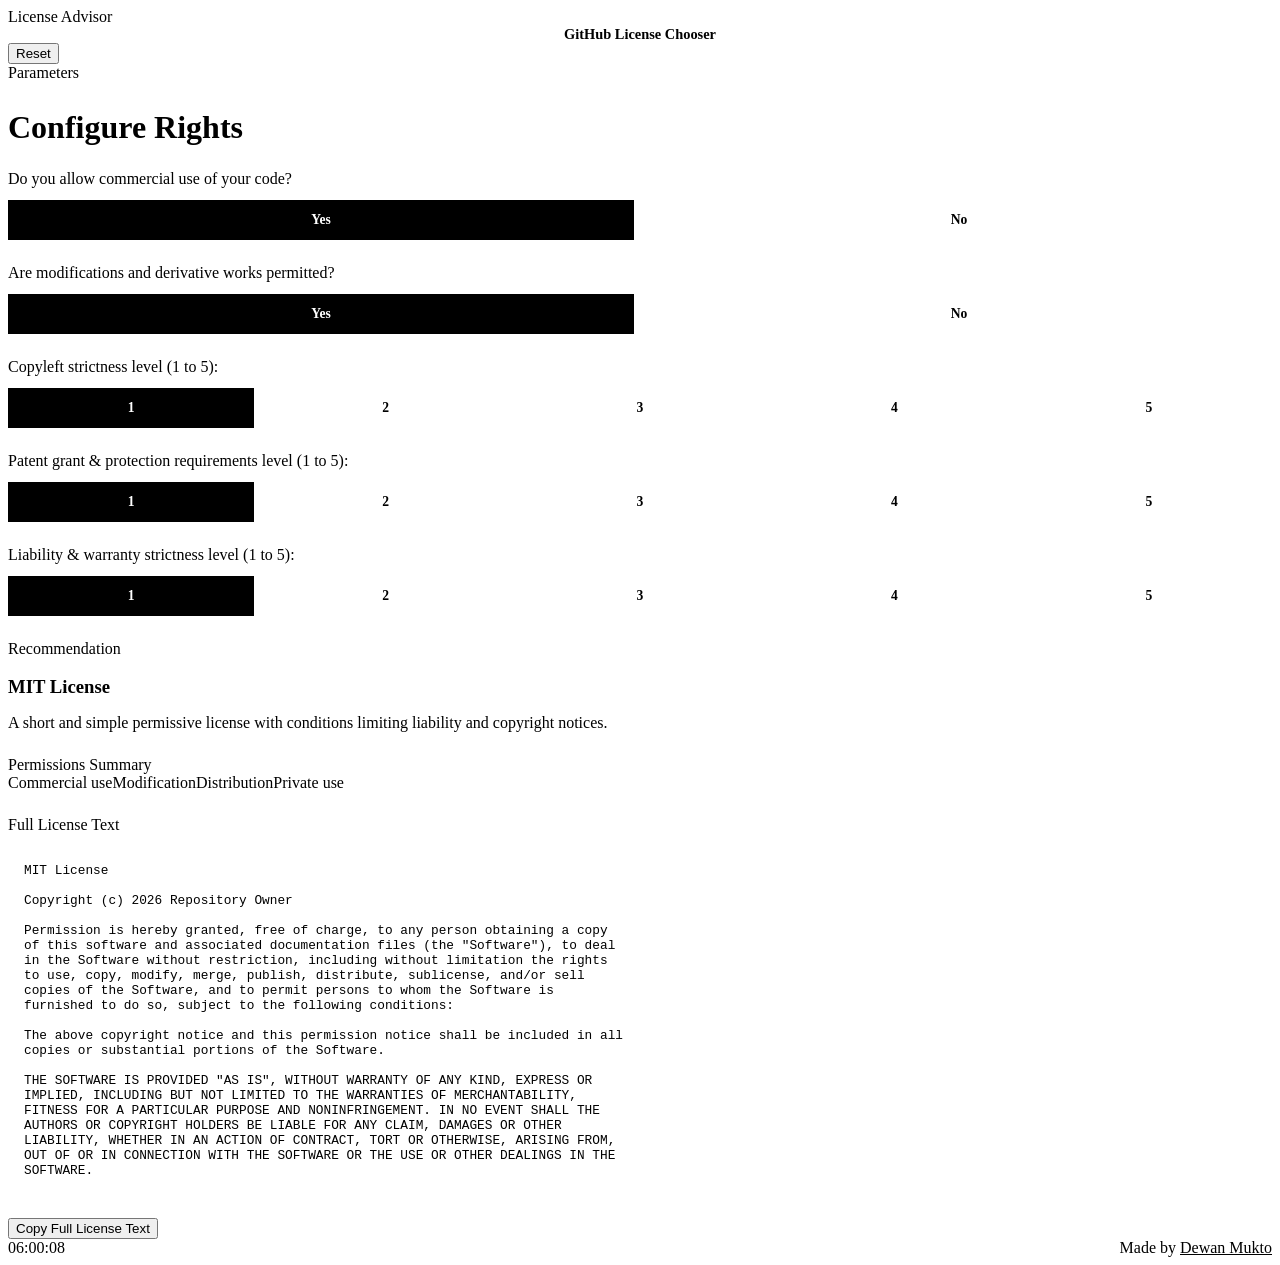
==== license-chooser/index.html @ aba271db "easy and quick way to choose GH repo licences" ====
<!DOCTYPE html>
<html lang="en">
<head>
    <meta charset="UTF-8">
    <meta name="viewport" content="width=device-width, initial-scale=1.0">
    <title>GitHub License Chooser</title>
    <link rel="stylesheet" href="samx-theme.css">
    <style>
        .question-card {
            margin-bottom: 1.5rem;
        }
        .scale-options {
            display: grid;
            grid-template-columns: repeat(5, 1fr);
            gap: 0.5rem;
            margin-top: 0.75rem;
        }
        .scale-btn {
            padding: 0.75rem 0.5rem;
            border: 1px solid var(--sx-line-strong);
            background: #fff;
            border-radius: var(--sx-radius-sm);
            text-align: center;
            cursor: pointer;
            font-weight: 600;
            font-size: 0.85rem;
            transition: all var(--sx-duration) var(--sx-ease);
        }
        .scale-btn.active {
            background: #000;
            color: #fff;
            border-color: #000;
        }
        .yes-no-group {
            display: grid;
            grid-template-columns: repeat(2, 1fr);
            gap: 0.75rem;
            margin-top: 0.75rem;
        }
        .yes-no-btn {
            padding: 0.75rem;
            border: 1px solid var(--sx-line-strong);
            background: #fff;
            border-radius: var(--sx-radius-sm);
            text-align: center;
            cursor: pointer;
            font-weight: 600;
            font-size: 0.85rem;
            transition: all var(--sx-duration) var(--sx-ease);
        }
        .yes-no-btn.active {
            background: #000;
            color: #fff;
            border-color: #000;
        }
        pre {
            background: var(--sx-soft);
            padding: 1rem;
            border-radius: var(--sx-radius-sm);
            overflow-x: auto;
            font-size: 0.8rem;
            max-height: 320px;
            white-space: pre-wrap;
            word-break: break-word;
        }
        @media (max-width: 520px) {
            .nav-title { display: none; }
        }
    </style>
</head>
<body class="samx-theme">

    <nav class="sx-nav">
        <div class="sx-cluster">
            <span class="sx-pill sx-mono">License Advisor</span>
        </div>
        <div style="font-weight: 700; font-family: var(--sx-font-display); font-size: 0.9rem; text-align: center;" class="nav-title">
            GitHub License Chooser
        </div>
        <div class="sx-cluster">
            <button class="sx-btn sx-btn--secondary" id="reset-btn">Reset</button>
        </div>
    </nav>

    <main class="sx-container sx-section">
        <div class="sx-grid sx-grid--2" style="align-items: start;">
            <!-- Questionnaire Panel -->
            <div class="sx-panel">
                <div class="sx-eyebrow" style="margin-bottom: 1rem;">Parameters</div>
                <h2 class="sx-heading--section" style="font-size: 2rem; margin-bottom: 1.5rem;">Configure Rights</h2>

                <!-- Q1 -->
                <div class="question-card" data-q="commercial">
                    <label class="sx-label">Do you allow commercial use of your code?</label>
                    <div class="yes-no-group">
                        <div class="yes-no-btn" data-val="yes">Yes</div>
                        <div class="yes-no-btn" data-val="no">No</div>
                    </div>
                </div>

                <!-- Q2 -->
                <div class="question-card" data-q="modifications">
                    <label class="sx-label">Are modifications and derivative works permitted?</label>
                    <div class="yes-no-group">
                        <div class="yes-no-btn" data-val="yes">Yes</div>
                        <div class="yes-no-btn" data-val="no">No</div>
                    </div>
                </div>

                <!-- Q3 -->
                <div class="question-card" data-q="copyleft">
                    <label class="sx-label">Copyleft strictness level (1 to 5):</label>
                    <div class="scale-options" data-scale="copyleft">
                        <div class="scale-btn" data-val="1">1</div>
                        <div class="scale-btn" data-val="2">2</div>
                        <div class="scale-btn" data-val="3">3</div>
                        <div class="scale-btn" data-val="4">4</div>
                        <div class="scale-btn" data-val="5">5</div>
                    </div>
                </div>

                <!-- Q4 -->
                <div class="question-card" data-q="patent">
                    <label class="sx-label">Patent grant & protection requirements level (1 to 5):</label>
                    <div class="scale-options" data-scale="patent">
                        <div class="scale-btn" data-val="1">1</div>
                        <div class="scale-btn" data-val="2">2</div>
                        <div class="scale-btn" data-val="3">3</div>
                        <div class="scale-btn" data-val="4">4</div>
                        <div class="scale-btn" data-val="5">5</div>
                    </div>
                </div>

                <!-- Q5 -->
                <div class="question-card" data-q="liability">
                    <label class="sx-label">Liability & warranty strictness level (1 to 5):</label>
                    <div class="scale-options" data-scale="liability">
                        <div class="scale-btn" data-val="1">1</div>
                        <div class="scale-btn" data-val="2">2</div>
                        <div class="scale-btn" data-val="3">3</div>
                        <div class="scale-btn" data-val="4">4</div>
                        <div class="scale-btn" data-val="5">5</div>
                    </div>
                </div>
            </div>

            <!-- Result Panel -->
            <div class="sx-panel sx-card--soft">
                <div class="sx-eyebrow" style="margin-bottom: 1rem;">Recommendation</div>
                <div id="result-container">
                    <h3 id="license-title" style="margin-bottom: 0.5rem;">MIT License</h3>
                    <p id="license-desc" class="sx-muted" style="margin-bottom: 1.5rem;"></p>
                    
                    <div class="sx-field" style="margin-bottom: 1.5rem;">
                        <label class="sx-label">Permissions Summary</label>
                        <div id="license-permissions" class="sx-cluster"></div>
                    </div>

                    <div class="sx-field">
                        <label class="sx-label">Full License Text</label>
                        <pre><code id="license-code"></code></pre>
                    </div>

                    <div class="sx-cluster" style="margin-top: 1.5rem;">
                        <button class="sx-btn sx-btn--primary" id="copy-license-btn">Copy Full License Text</button>
                    </div>
                </div>
            </div>
        </div>
    </main>

    <footer class="sx-footer">
        <div class="sx-container" style="display: flex; justify-content: space-between; align-items: center;">
            <span class="sx-mono" id="time-display">00:00:00</span>
            <span class="sx-mono">Made by <a href="https://dewanmukto.github.io/" target="_blank" rel="noopener" style="text-decoration: underline; color: var(--sx-fg);">Dewan Mukto</a></span>
        </div>
    </footer>

    <script>
        const state = {
            commercial: 'yes',
            modifications: 'yes',
            copyleft: '1',
            patent: '1',
            liability: '1'
        };

        const licenses = {
            mit: {
                title: "MIT License",
                desc: "A short and simple permissive license with conditions limiting liability and copyright notices.",
                perms: ["Commercial use", "Modification", "Distribution", "Private use"],
                code: `MIT License

Copyright (c) 2026 Repository Owner

Permission is hereby granted, free of charge, to any person obtaining a copy
of this software and associated documentation files (the "Software"), to deal
in the Software without restriction, including without limitation the rights
to use, copy, modify, merge, publish, distribute, sublicense, and/or sell
copies of the Software, and to permit persons to whom the Software is
furnished to do so, subject to the following conditions:

The above copyright notice and this permission notice shall be included in all
copies or substantial portions of the Software.

THE SOFTWARE IS PROVIDED "AS IS", WITHOUT WARRANTY OF ANY KIND, EXPRESS OR
IMPLIED, INCLUDING BUT NOT LIMITED TO THE WARRANTIES OF MERCHANTABILITY,
FITNESS FOR A PARTICULAR PURPOSE AND NONINFRINGEMENT. IN NO EVENT SHALL THE
AUTHORS OR COPYRIGHT HOLDERS BE LIABLE FOR ANY CLAIM, DAMAGES OR OTHER
LIABILITY, WHETHER IN AN ACTION OF CONTRACT, TORT OR OTHERWISE, ARISING FROM,
OUT OF OR IN CONNECTION WITH THE SOFTWARE OR THE USE OR OTHER DEALINGS IN THE
SOFTWARE.`
            },
            apache: {
                title: "Apache License 2.0",
                desc: "A permissive license whose conditions require preservation of copyright and license notices. Contributors provide an express grant of patent rights.",
                perms: ["Commercial use", "Modification", "Distribution", "Patent use", "Trademark use"],
                code: `Apache License
Version 2.0, January 2004
http://www.apache.org/licenses/

TERMS AND CONDITIONS FOR USE, REPRODUCTION, AND DISTRIBUTION

1. Definitions.
"License" shall mean the terms and conditions for use, reproduction, and distribution as defined by Sections 1 through 9 of this document.
"Licensor" shall mean the copyright owner or entity authorized by the copyright owner that is granting the License.
"Legal Entity" shall mean the union of the acting entity and all other entities that control, are controlled by, or are under common control with that entity.
"You" (or "Your") shall mean an individual or Legal Entity exercising permissions granted by this License.

2. Grant of Copyright License. Subject to the terms and conditions of this License, each Contributor hereby grants to You a perpetual, worldwide, non-exclusive, no-charge, royalty-free, irrevocable copyright license to reproduce, prepare Derivative Works of, publicly display, publicly perform, sublicense, and distribute the Work and such Derivative Works in Source or Object form.

3. Grant of Patent License. Subject to the terms and conditions of this License, each Contributor hereby grants to You a perpetual, worldwide, non-exclusive, no-charge, royalty-free, irrevocable (except as stated in this section) patent license to make, have made, use, offer to sell, sell, import, and otherwise transfer the Work.`
            },
            gpl3: {
                title: "GNU General Public License v3.0",
                desc: "Permissions of this strong copyleft license are conditioned on making available complete source code of licensed works and modifications under the same license.",
                perms: ["Commercial use", "Modification", "Distribution", "Copyleft", "Patent use"],
                code: `GNU GENERAL PUBLIC LICENSE
Version 3, 29 June 2007

Copyright (C) 2007 Free Software Foundation, Inc. <https://fsf.org/>
Everyone is permitted to copy and distribute verbatim copies of this license document, but changing it is not allowed.

Preamble
The GNU General Public License is a free, copyleft license for software and other kinds of works.
The licenses for most software and other practical works are designed to take away your freedom to share and change the works. By contrast, the GNU General Public License is intended to guarantee your freedom to share and change all versions of a program--to make sure it remains free software for all its users.

TERMS AND CONDITIONS
0. Definitions.
"This License" refers to version 3 of the GNU General Public License.
"Copyright" also means copyright-like laws that apply to other kinds of works, such as semiconductor masks.
"The Program" refers to any copyrightable work licensed under this License. Each licensee is addressed as "you".`
            },
            agpl3: {
                title: "GNU Affero General Public License v3.0",
                desc: "A strong copyleft license ensuring that if you run the modified program on a network and let users interact with it remotely, the complete source code must be made available.",
                perms: ["Commercial use", "Modification", "Distribution", "Network copyleft", "Patent use"],
                code: `GNU AFFERO GENERAL PUBLIC LICENSE
Version 3, 19 November 2007

Copyright (C) 2007 Free Software Foundation, Inc. <https://fsf.org/>
Everyone is permitted to copy and distribute verbatim copies of this license document, but changing it is not allowed.

Preamble
The GNU Affero General Public License is a free, copyleft license for software and other kinds of works, specifically designed to ensure cooperation with the community in the case of network server software.

TERMS AND CONDITIONS
0. Definitions.
"This License" refers to version 3 of the GNU Affero General Public License.
"The Program" refers to any copyrightable work licensed under this License.`
            },
            isc: {
                title: "ISC License",
                desc: "A permissive license functionally equivalent to the simplified BSD and MIT licenses, removing unnecessary legal phrasing.",
                perms: ["Commercial use", "Modification", "Distribution", "Private use"],
                code: `ISC License

Copyright (c) 2026 Repository Owner

Permission to use, copy, modify, and/or distribute this software for any
purpose with or without fee is hereby granted, provided that the above
copyright notice and this permission notice appear in all copies.

THE SOFTWARE IS PROVIDED "AS IS" AND THE AUTHOR DISCLAIMS ALL WARRANTIES WITH
REGARD TO THIS SOFTWARE INCLUDING ALL IMPLIED WARRANTIES OF MERCHANTABILITY
AND FITNESS. IN NO EVENT SHALL THE AUTHOR BE LIABLE FOR ANY SPECIAL, DIRECT,
INDIRECT, OR CONSEQUENTIAL DAMAGES OR ANY DAMAGES WHATSOEVER RESULTING FROM
LOSS OF USE, DATA OR PROFITS, WHETHER IN AN ACTION OF CONTRACT, NEGLIGENCE OR
OTHER TORTIOUS ACTION, ARISING OUT OF OR IN CONNECTION WITH THE USE OR
PERFORMANCE OF THIS SOFTWARE.`
            },
            bsd3: {
                title: "BSD 3-Clause License",
                desc: "A permissive license that allows redistribution and use in source and binary forms, with or without modification, provided certain conditions are met.",
                perms: ["Commercial use", "Modification", "Distribution", "Patent use"],
                code: `BSD 3-Clause License

Copyright (c) 2026 Repository Owner
All rights reserved.

Redistribution and use in source and binary forms, with or without
modification, are permitted provided that the following conditions are met:

1. Redistributions of source code must retain the above copyright notice, this
   list of conditions and the following disclaimer.

2. Redistributions in binary form must reproduce the above copyright notice,
   this list of conditions and the following disclaimer in the documentation
   and/or other materials provided with the distribution.

3. Neither the name of the copyright holder nor the names of its
   contributors may be used to endorse or promote products derived from
   this software without specific prior written permission.

THIS SOFTWARE IS PROVIDED BY THE COPYRIGHT HOLDERS AND CONTRIBUTORS "AS IS"
AND ANY EXPRESS OR IMPLIED WARRANTIES, INCLUDING, BUT NOT LIMITED TO, THE
IMPLIED WARRANTIES OF MERCHANTABILITY AND FITNESS FOR A PARTICULAR PURPOSE ARE
DISCLAIMED.`
            },
            unlicense: {
                title: "The Unlicense",
                desc: "A license with no conditions whatsoever dedicated to the public domain. Unencumbered software for public use.",
                perms: ["Public domain", "Commercial use", "Modification", "Distribution"],
                code: `This is free and unencumbered software released into the public domain.

Anyone is free to copy, modify, publish, use, compile, sell, or
distribute this software, either in source code form or as a compiled
binary, for any purpose, commercial or non-commercial, and by any
means.

In jurisdictions that recognize copyright laws, the author or authors
of this software dedicate any and all copyright interest in the
software to the public domain. We make this commitment for the benefit
of posterity to the public at large and to the detriment of our heirs
and successors. We intend this dedication to be an overt act of
relinquishment in perpetuity of all present and future rights to this
software under copyright law.`
            }
        };

        function updateClock() {
            const now = new Date();
            document.getElementById('time-display').textContent = now.toTimeString().split(' ')[0];
        }
        setInterval(updateClock, 1000);
        updateClock();

        // Setup Event Listeners
        document.querySelectorAll('.yes-no-group').forEach(group => {
            const parent = group.closest('.question-card');
            const q = parent.dataset.q;
            group.querySelectorAll('.yes-no-btn').forEach(btn => {
                if (btn.dataset.val === state[q]) btn.classList.add('active');
                btn.addEventListener('click', () => {
                    group.querySelectorAll('.yes-no-btn').forEach(b => b.classList.remove('active'));
                    btn.classList.add('active');
                    state[q] = btn.dataset.val;
                    calculateLicense();
                });
            });
        });

        document.querySelectorAll('.scale-options').forEach(scale => {
            const q = scale.dataset.scale;
            scale.querySelectorAll('.scale-btn').forEach(btn => {
                if (btn.dataset.val === state[q]) btn.classList.add('active');
                btn.addEventListener('click', () => {
                    scale.querySelectorAll('.scale-btn').forEach(b => b.classList.remove('active'));
                    btn.classList.add('active');
                    state[q] = btn.dataset.val;
                    calculateLicense();
                });
            });
        });

        function calculateLicense() {
            let key = 'mit';
            const copyleftVal = parseInt(state.copyleft);
            const patentVal = parseInt(state.patent);

            if (state.commercial === 'no') {
                key = copyleftVal >= 4 ? 'agpl3' : 'gpl3';
            } else if (copyleftVal === 5) {
                key = 'agpl3';
            } else if (copyleftVal >= 3) {
                key = 'gpl3';
            } else if (patentVal >= 3) {
                key = 'apache';
            } else if (patentVal === 2) {
                key = 'bsd3';
            } else if (copyleftVal === 1 && patentVal === 1 && state.modifications === 'yes') {
                key = 'mit';
            } else {
                key = 'isc';
            }

            const lic = licenses[key];
            document.getElementById('license-title').textContent = lic.title;
            document.getElementById('license-desc').textContent = lic.desc;
            document.getElementById('license-permissions').innerHTML = lic.perms.map(p => `<span class="sx-pill">${p}</span>`).join('');
            document.getElementById('license-code').textContent = lic.code;
        }

        document.getElementById('reset-btn').addEventListener('click', () => {
            state.commercial = 'yes';
            state.modifications = 'yes';
            state.copyleft = '1';
            state.patent = '1';
            state.liability = '1';
            document.querySelectorAll('.yes-no-btn').forEach(b => {
                b.classList.toggle('active', b.dataset.val === 'yes');
            });
            document.querySelectorAll('.scale-btn').forEach(b => {
                b.classList.toggle('active', b.dataset.val === '1');
            });
            calculateLicense();
        });

        document.getElementById('copy-license-btn').addEventListener('click', () => {
            const text = document.getElementById('license-code').textContent;
            navigator.clipboard.writeText(text);
            const btn = document.getElementById('copy-license-btn');
            const original = btn.textContent;
            btn.textContent = 'Copied Full License Text';
            setTimeout(() => { btn.textContent = original; }, 1200);
        });

        calculateLicense();
    </script>
</body>
</html>
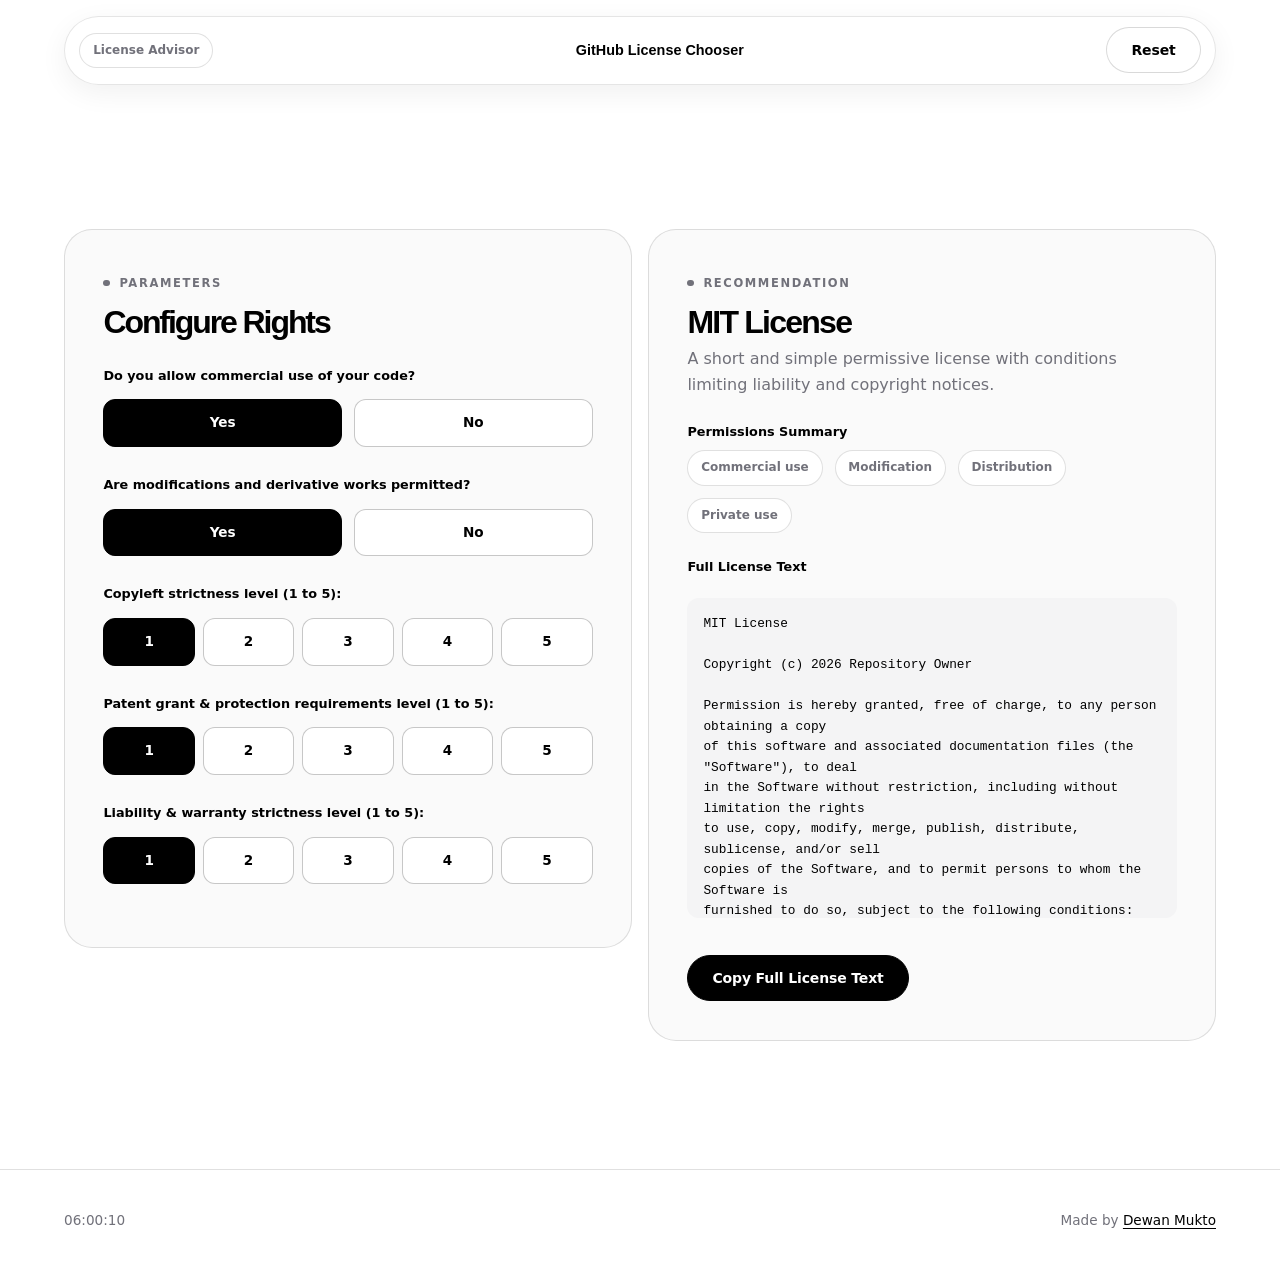
==== commit 375b19a9: "forgot the /" ====
--- a/license-chooser/index.html
+++ b/license-chooser/index.html
@@ -4,7 +4,7 @@
     <meta charset="UTF-8">
     <meta name="viewport" content="width=device-width, initial-scale=1.0">
     <title>GitHub License Chooser</title>
-    <link rel="stylesheet" href="samx-theme.css">
+    <link rel="stylesheet" href="/samx-theme.css">
     <style>
         .question-card {
             margin-bottom: 1.5rem;
--- a/samx-theme.css
+++ b/samx-theme.css
@@ -0,0 +1,374 @@
+/*
+ * SAMX-inspired reusable visual theme
+ * Extracted from the supplied MHTML snapshot of samxhq.com and cross-checked
+ * against the live homepage. This is a generic design system, not a page clone.
+ *
+ * Apply by adding class="samx-theme" to <body> or a root container.
+ * Optional semantic classes: .sx-container, .sx-nav, .sx-section,
+ * .sx-eyebrow, .sx-heading, .sx-card, .sx-btn, .sx-btn--primary,
+ * .sx-btn--secondary, .sx-pill, .sx-input, .sx-media, .sx-footer.
+ */
+
+/* ---------- Design tokens ---------- */
+:root,
+.samx-theme {
+  color-scheme: light;
+  --sx-bg: #fff;
+  --sx-fg: #000;
+  --sx-ink: #09090b;
+  --sx-muted: #71717a;
+  --sx-subtle: #a1a1aa;
+  --sx-line: rgba(0, 0, 0, .12);
+  --sx-line-strong: rgba(0, 0, 0, .22);
+  --sx-soft: #f4f4f5;
+  --sx-soft-2: #fafafa;
+  --sx-accent: #000;
+  --sx-accent-hover: #27272a;
+  --sx-font-body: "Plus Jakarta Sans", Inter, ui-sans-serif, system-ui, -apple-system,
+                  BlinkMacSystemFont, "Segoe UI", sans-serif;
+  --sx-font-display: "Space Grotesk", "Plus Jakarta Sans", Inter, sans-serif;
+  --sx-container: 72rem;
+  --sx-gutter: clamp(1rem, 4vw, 2rem);
+  --sx-section-space: clamp(4.5rem, 10vw, 8rem);
+  --sx-radius-sm: .75rem;
+  --sx-radius-md: 1.25rem;
+  --sx-radius-lg: 1.75rem;
+  --sx-radius-pill: 9999px;
+  --sx-shadow-sm: 0 4px 14px rgba(0, 0, 0, .05);
+  --sx-shadow-md: 0 16px 30px -10px rgba(0, 0, 0, .08);
+  --sx-shadow-lg: 0 18px 40px -12px rgba(0, 0, 0, .16);
+  --sx-ease: cubic-bezier(.16, 1, .3, 1);
+  --sx-duration: 250ms;
+}
+
+/* ---------- Base / reset ---------- */
+.samx-theme,
+.samx-theme *,
+.samx-theme *::before,
+.samx-theme *::after { box-sizing: border-box; }
+
+.samx-theme {
+  margin: 0;
+  background: var(--sx-bg);
+  color: var(--sx-fg);
+  font-family: var(--sx-font-body);
+  font-size: 16px;
+  line-height: 1.6;
+  font-weight: 400;
+  -webkit-font-smoothing: antialiased;
+  -moz-osx-font-smoothing: grayscale;
+  text-rendering: optimizeLegibility;
+}
+
+.samx-theme ::selection { background: var(--sx-accent); color: #fff; }
+
+.samx-theme img,
+.samx-theme video,
+.samx-theme svg { max-width: 100%; }
+
+.samx-theme img { display: block; height: auto; }
+
+.samx-theme a {
+  color: inherit;
+  text-decoration: none;
+  text-underline-offset: .2em;
+}
+
+.samx-theme a:hover { text-decoration: none; }
+
+.samx-theme button,
+.samx-theme input,
+.samx-theme textarea,
+.samx-theme select { font: inherit; }
+
+.samx-theme button,
+.samx-theme a,
+.samx-theme input,
+.samx-theme textarea,
+.samx-theme select { -webkit-tap-highlight-color: transparent; }
+
+.samx-theme :focus-visible {
+  outline: 2px solid var(--sx-fg);
+  outline-offset: 4px;
+}
+
+/* ---------- Type system ---------- */
+.samx-theme h1,
+.samx-theme h2,
+.samx-theme h3,
+.samx-theme h4,
+.samx-theme .sx-heading {
+  margin: 0;
+  color: var(--sx-fg);
+  font-family: var(--sx-font-display);
+  font-weight: 700;
+  letter-spacing: -.055em;
+  line-height: .98;
+  text-wrap: balance;
+}
+
+.samx-theme h1,
+.samx-theme .sx-heading--hero {
+  font-size: clamp(3rem, 8.6vw, 7.5rem);
+  letter-spacing: -.075em;
+  line-height: .9;
+}
+
+.samx-theme h2,
+.samx-theme .sx-heading--section {
+  font-size: clamp(2.25rem, 5.4vw, 4.75rem);
+  letter-spacing: -.065em;
+  line-height: .96;
+}
+
+.samx-theme h3 { font-size: clamp(1.35rem, 2.5vw, 2rem); }
+
+.samx-theme p { margin: 0; }
+
+.samx-theme .sx-lead {
+  max-width: 44rem;
+  color: var(--sx-muted);
+  font-size: clamp(1rem, 1.5vw, 1.25rem);
+  line-height: 1.7;
+}
+
+.samx-theme .sx-eyebrow,
+.samx-theme .sx-kicker {
+  display: inline-flex;
+  align-items: center;
+  gap: .6rem;
+  color: var(--sx-muted);
+  font-size: .72rem;
+  font-weight: 700;
+  letter-spacing: .14em;
+  line-height: 1.4;
+  text-transform: uppercase;
+}
+
+.samx-theme .sx-eyebrow::before {
+  width: .4rem;
+  height: .4rem;
+  border-radius: 50%;
+  background: currentColor;
+  content: "";
+}
+
+/* ---------- Layout primitives ---------- */
+.samx-theme .sx-container {
+  width: min(100% - 2 * var(--sx-gutter), var(--sx-container));
+  margin-inline: auto;
+}
+
+.samx-theme .sx-section {
+  padding-block: var(--sx-section-space);
+}
+
+.samx-theme .sx-section--compact { padding-block: clamp(3rem, 6vw, 5rem); }
+
+.samx-theme .sx-section-head {
+  display: flex;
+  align-items: end;
+  justify-content: space-between;
+  gap: 2rem;
+  margin-bottom: clamp(2rem, 5vw, 4rem);
+}
+
+.samx-theme .sx-stack { display: flex; flex-direction: column; gap: 1rem; }
+.samx-theme .sx-cluster { display: flex; flex-wrap: wrap; align-items: center; gap: .75rem; }
+.samx-theme .sx-grid { display: grid; gap: 1rem; }
+.samx-theme .sx-grid--2 { grid-template-columns: repeat(2, minmax(0, 1fr)); }
+.samx-theme .sx-grid--3 { grid-template-columns: repeat(3, minmax(0, 1fr)); }
+.samx-theme .sx-grid--4 { grid-template-columns: repeat(4, minmax(0, 1fr)); }
+
+/* ---------- Navigation / floating glass capsule ---------- */
+.samx-theme .sx-nav {
+  position: sticky;
+  z-index: 50;
+  top: 1rem;
+  display: flex;
+  align-items: center;
+  justify-content: space-between;
+  gap: 1rem;
+  width: min(calc(100% - 2 * var(--sx-gutter)), var(--sx-container));
+  margin: 1rem auto;
+  padding: .65rem .9rem;
+  border: 1px solid rgba(0, 0, 0, .1);
+  border-radius: var(--sx-radius-pill);
+  background: rgba(255, 255, 255, .92);
+  box-shadow: 0 8px 28px rgba(0, 0, 0, .06);
+  backdrop-filter: blur(20px);
+  -webkit-backdrop-filter: blur(20px);
+}
+
+.samx-theme .sx-nav__links { display: flex; align-items: center; gap: clamp(.75rem, 2vw, 1.5rem); }
+.samx-theme .sx-nav a { color: var(--sx-muted); font-size: .85rem; font-weight: 600; }
+.samx-theme .sx-nav a:hover,
+.samx-theme .sx-nav a[aria-current="page"] { color: var(--sx-fg); }
+
+/* ---------- Buttons / pills ---------- */
+.samx-theme .sx-btn {
+  display: inline-flex;
+  min-height: 46px;
+  align-items: center;
+  justify-content: center;
+  gap: .6rem;
+  padding: .75rem 1.5rem;
+  border: 1px solid transparent;
+  border-radius: var(--sx-radius-pill);
+  font-size: .875rem;
+  font-weight: 600;
+  letter-spacing: -.01em;
+  line-height: 1.2;
+  white-space: nowrap;
+  cursor: pointer;
+  transition: color var(--sx-duration) var(--sx-ease),
+              background var(--sx-duration) var(--sx-ease),
+              border-color var(--sx-duration) var(--sx-ease),
+              box-shadow var(--sx-duration) var(--sx-ease),
+              transform var(--sx-duration) var(--sx-ease);
+}
+
+.samx-theme .sx-btn:hover { transform: translateY(-2px); }
+.samx-theme .sx-btn:active { transform: translateY(0); }
+
+.samx-theme .sx-btn--primary {
+  border-color: #000;
+  background: #000;
+  color: #fff;
+}
+.samx-theme .sx-btn--primary:hover {
+  border-color: #27272a;
+  background: #27272a;
+  box-shadow: 0 10px 20px -5px rgba(0, 0, 0, .15);
+}
+
+.samx-theme .sx-btn--secondary {
+  border-color: rgba(0, 0, 0, .15);
+  background: #fff;
+  color: #000;
+}
+.samx-theme .sx-btn--secondary:hover {
+  border-color: #000;
+  background: #f4f4f5;
+}
+
+.samx-theme .sx-pill {
+  display: inline-flex;
+  align-items: center;
+  gap: .45rem;
+  padding: .45rem .8rem;
+  border: 1px solid var(--sx-line);
+  border-radius: var(--sx-radius-pill);
+  background: #fff;
+  color: var(--sx-muted);
+  font-size: .75rem;
+  font-weight: 600;
+}
+
+/* ---------- Cards / panels ---------- */
+.samx-theme .sx-card {
+  overflow: hidden;
+  border: 1px solid var(--sx-line);
+  border-radius: var(--sx-radius-md);
+  background: #fff;
+  transition: border-color 350ms var(--sx-ease),
+              box-shadow 350ms var(--sx-ease),
+              transform 350ms var(--sx-ease);
+}
+
+.samx-theme .sx-card:hover {
+  border-color: var(--sx-line-strong);
+  box-shadow: var(--sx-shadow-md);
+  transform: translateY(-3px);
+}
+
+.samx-theme .sx-card__body { padding: clamp(1.25rem, 3vw, 2rem); }
+.samx-theme .sx-card--soft { background: var(--sx-soft-2); }
+.samx-theme .sx-panel {
+  border: 1px solid var(--sx-line);
+  border-radius: var(--sx-radius-lg);
+  background: var(--sx-soft-2);
+  padding: clamp(1.25rem, 3vw, 2.5rem);
+}
+
+/* ---------- Media treatment ---------- */
+.samx-theme .sx-media {
+  overflow: hidden;
+  border-radius: var(--sx-radius-md);
+  background: var(--sx-soft);
+}
+.samx-theme .sx-media img {
+  width: 100%;
+  height: 100%;
+  object-fit: cover;
+  transition: transform 500ms var(--sx-ease), filter 400ms var(--sx-ease);
+}
+.samx-theme .sx-media--mono img { filter: grayscale(1) contrast(1.05); }
+.samx-theme .sx-media:hover img { transform: scale(1.025); }
+.samx-theme .sx-media--mono:hover img { filter: grayscale(0) contrast(1); }
+
+/* ---------- Forms ---------- */
+.samx-theme .sx-field { display: grid; gap: .5rem; }
+.samx-theme .sx-label { font-size: .8rem; font-weight: 700; }
+.samx-theme .sx-input,
+.samx-theme .sx-select,
+.samx-theme .sx-textarea {
+  width: 100%;
+  min-height: 48px;
+  padding: .8rem 1rem;
+  border: 1px solid var(--sx-line-strong);
+  border-radius: var(--sx-radius-sm);
+  background: #fff;
+  color: var(--sx-fg);
+  transition: border-color var(--sx-duration) var(--sx-ease),
+              box-shadow var(--sx-duration) var(--sx-ease);
+}
+.samx-theme .sx-textarea { min-height: 140px; resize: vertical; }
+.samx-theme .sx-input:focus,
+.samx-theme .sx-select:focus,
+.samx-theme .sx-textarea:focus {
+  border-color: #000;
+  outline: 0;
+  box-shadow: 0 0 0 3px rgba(0, 0, 0, .08);
+}
+
+/* ---------- Utility details ---------- */
+.samx-theme .sx-divider { height: 1px; border: 0; background: var(--sx-line); }
+.samx-theme .sx-muted { color: var(--sx-muted); }
+.samx-theme .sx-mono { font-variant-numeric: tabular-nums; }
+.samx-theme .sx-overflow-hidden { overflow: hidden; }
+.samx-theme .sx-no-scrollbar { scrollbar-width: none; }
+.samx-theme .sx-no-scrollbar::-webkit-scrollbar { display: none; }
+
+.samx-theme .sx-footer {
+  padding-block: 2.5rem;
+  border-top: 1px solid var(--sx-line);
+  color: var(--sx-muted);
+  font-size: .85rem;
+}
+
+/* ---------- Responsive behavior ---------- */
+@media (max-width: 760px) {
+  .samx-theme .sx-grid--3,
+  .samx-theme .sx-grid--4 { grid-template-columns: repeat(2, minmax(0, 1fr)); }
+  .samx-theme .sx-section-head { align-items: start; flex-direction: column; }
+  .samx-theme .sx-nav__links { gap: .75rem; }
+}
+@media (max-width: 520px) {
+  .samx-theme .sx-grid--2,
+  .samx-theme .sx-grid--3,
+  .samx-theme .sx-grid--4 { grid-template-columns: minmax(0, 1fr); }
+  .samx-theme .sx-nav { top: .5rem; }
+  .samx-theme .sx-nav__links { display: none; }
+  .samx-theme .sx-btn { min-height: 44px; padding-inline: 1.15rem; }
+}
+@media (prefers-reduced-motion: reduce) {
+  .samx-theme *,
+  .samx-theme *::before,
+  .samx-theme *::after {
+    scroll-behavior: auto !important;
+    animation-duration: .01ms !important;
+    animation-iteration-count: 1 !important;
+    transition-duration: .01ms !important;
+  }
+}
